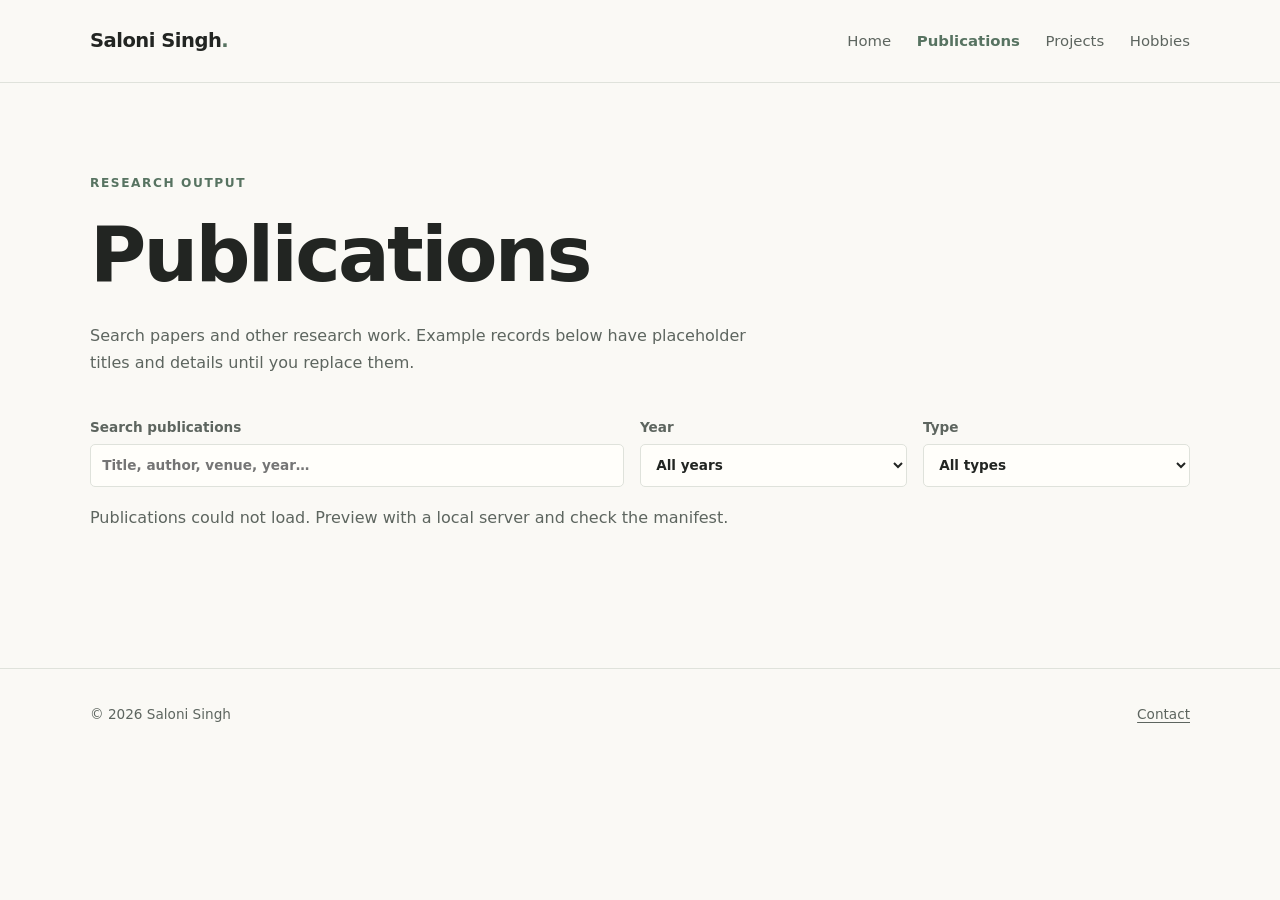
==== publications.html @ ac16c888 "Add files via upload" ====
<!doctype html>
<html lang="en"><head><meta charset="utf-8"><meta name="viewport" content="width=device-width, initial-scale=1"><meta name="description" content="Publications and research work by Saloni Singh."><title>Saloni Singh · Publications</title><link rel="stylesheet" href="styles.css"><script defer src="site.js"></script></head>
<body data-page="publications"><a class="skip-link" href="#main">Skip to content</a><header class="site-header"><div class="container header-inner"><a class="brand" href="index.html">Saloni Singh<span class="brand-dot">.</span></a><nav aria-label="Main navigation"><a href="index.html">Home</a><a aria-current="page" href="publications.html">Publications</a><a href="projects.html">Projects</a><a href="hobbies.html">Hobbies</a></nav></div></header>
<main id="main" class="container page-content"><p class="eyebrow">Research output</p><h1>Publications</h1><p class="page-intro">Search papers and other research work. Example records below have placeholder titles and details until you replace them.</p><div class="filter-bar"><label for="publication-search">Search publications<input id="publication-search" type="search" placeholder="Title, author, venue, year…" autocomplete="off"></label><label for="year-filter">Year<select id="year-filter"><option value="">All years</option></select></label><label for="type-filter">Type<select id="type-filter"><option value="">All types</option></select></label></div><p id="publication-count" class="result-count" role="status"></p><div id="publication-list" class="publication-list"><p class="muted">Loading publications…</p></div></main>
<footer class="site-footer"><div class="container footer-inner"><span>© <span class="current-year"></span> Saloni Singh</span><a href="index.html#contact">Contact</a></div></footer></body></html>
---- styles.css ----
:root{--bg:#faf9f5;--surface:#fffefa;--soft:#f1f2ec;--text:#222522;--muted:#5d655f;--accent:#577361;--line:#dfe2db;--radius:10px;--width:1100px}*{box-sizing:border-box}html{scroll-behavior:smooth}body{margin:0;background:var(--bg);color:var(--text);font:16px/1.65 system-ui,-apple-system,BlinkMacSystemFont,"Segoe UI",sans-serif}a{color:var(--accent);text-underline-offset:3px}a:hover{color:#334d3b}img{max-width:100%;display:block}h1,h2,h3,p{margin-top:0}h1,h2,h3{line-height:1.2;letter-spacing:-.035em}h1{font-size:clamp(2.7rem,6vw,4.8rem);font-weight:650;margin-bottom:1.4rem}h2{font-size:clamp(1.8rem,3vw,2.5rem);font-weight:630}h3{font-size:1.3rem;font-weight:630}code{font-size:.9em;background:var(--soft);padding:.1em .3em;border-radius:3px}.container{width:min(calc(100% - 3rem),var(--width));margin-inline:auto}.skip-link{position:absolute;top:-100px;left:1rem;background:var(--text);color:white;padding:.5rem 1rem;z-index:10}.skip-link:focus{top:1rem}.site-header{border-bottom:1px solid var(--line);background:var(--bg)}.header-inner{display:flex;align-items:center;justify-content:space-between;gap:2rem;min-height:82px}.brand{font-size:1.22rem;font-weight:700;letter-spacing:-.025em;text-decoration:none;color:var(--text);white-space:nowrap}.brand-dot{color:var(--accent)}nav{display:flex;flex-wrap:wrap;gap:clamp(.7rem,2vw,2rem)}nav a{color:var(--muted);font-size:.93rem;text-decoration:none}nav a:hover,nav a[aria-current="page"]{color:var(--accent)}nav a[aria-current="page"]{font-weight:700}.hero{display:grid;grid-template-columns:minmax(0,1.2fr) minmax(260px,.8fr);align-items:center;gap:clamp(2rem,6vw,6rem);padding-block:clamp(4rem,9vw,8rem)}.hero-copy{max-width:650px}.lead{font-size:clamp(1.15rem,2vw,1.35rem);line-height:1.6;color:var(--text)}.hero-copy>p:not(.eyebrow):not(.lead),.page-intro,.contact-block p{color:var(--muted)}.eyebrow{text-transform:uppercase;letter-spacing:.13em;font-size:.76rem;font-weight:700;color:var(--accent);margin-bottom:1rem}.portrait-wrap{max-width:390px;justify-self:end}.portrait{aspect-ratio:6/7;width:100%;object-fit:cover;border:1px solid var(--line);border-radius:var(--radius)}.portrait-caption{display:block;margin-top:.55rem;color:var(--muted);font-size:.8rem}.button-row,.text-links{display:flex;gap:.7rem;flex-wrap:wrap;margin-top:1.7rem}.text-links{gap:1.1rem;font-size:.92rem}.button{display:inline-block;padding:.65rem 1.15rem;border:1px solid var(--line);border-radius:5px;text-decoration:none;color:var(--text);font-weight:600;background:var(--surface)}.button.primary{background:var(--accent);border-color:var(--accent);color:#fff}.button:hover{border-color:var(--accent)}.button.primary:hover{background:#405a49;color:#fff}.section{padding-block:clamp(4rem,7vw,6rem)}.section-tinted{background:var(--soft);border-block:1px solid var(--line)}.section-heading{display:flex;justify-content:space-between;align-items:end;gap:1rem;margin-bottom:2rem}.section-heading h2{margin-bottom:0}.subtle-link{text-decoration:none;white-space:nowrap;font-weight:600}.card-grid{display:grid;grid-template-columns:repeat(3,minmax(0,1fr));gap:1.25rem}.project-card,.hobby-card,.publication-card{background:var(--surface);border:1px solid var(--line);border-radius:var(--radius);overflow:hidden}.project-image,.hobby-image{width:100%;aspect-ratio:16/10;object-fit:cover;background:#e8ebe5}.hobby-image{display:grid;place-items:center;color:var(--muted)}.card-body{padding:1.4rem}.card-body h2,.card-body h3{margin-bottom:.6rem}.card-body p{color:var(--muted)}.card-meta{font-size:.82rem;color:var(--accent);font-weight:650;margin-bottom:.6rem}.tags{display:flex;flex-wrap:wrap;gap:.4rem;margin:1rem 0}.tag{background:var(--soft);border:1px solid var(--line);border-radius:3px;padding:.18rem .5rem;color:var(--muted);font-size:.76rem}.card-links{display:flex;flex-wrap:wrap;gap:1rem;font-size:.9rem;font-weight:600}.project-details{border-top:1px solid var(--line);margin-top:1.2rem;padding-top:1rem;color:var(--muted)}.project-details summary{cursor:pointer;color:var(--accent);font-weight:600}.project-details p{margin:.7rem 0 0}.contact-block{display:grid;grid-template-columns:1fr 1fr;gap:3rem}.contact-links{display:flex;flex-wrap:wrap;align-content:center;gap:.75rem 1.4rem}.page-content{min-height:65vh;padding-block:clamp(3.5rem,7vw,6rem) 6rem}.page-intro{max-width:700px;margin-bottom:2.5rem}.page-content .card-grid{margin-top:2rem}.filter-bar{display:grid;grid-template-columns:minmax(200px,2fr) minmax(130px,1fr) minmax(130px,1fr);gap:1rem;margin-bottom:1.1rem}.filter-bar label{display:grid;gap:.35rem;color:var(--muted);font-size:.85rem;font-weight:600}.filter-bar input,.filter-bar select{height:43px;width:100%;padding:.5rem .7rem;background:var(--surface);border:1px solid var(--line);border-radius:5px;color:var(--text);font:inherit}.filter-bar input:focus,.filter-bar select:focus{outline:2px solid var(--accent);outline-offset:1px}.result-count{color:var(--muted);font-size:.9rem}.publication-list{display:grid;gap:1rem}.publication-card{padding:1.5rem}.publication-card h2{font-size:1.25rem;margin-bottom:.45rem;letter-spacing:-.02em}.publication-card p{margin-bottom:.5rem;color:var(--muted)}.publication-card .card-links{margin-top:1rem}.muted{color:var(--muted)}.site-footer{border-top:1px solid var(--line);color:var(--muted);font-size:.85rem}.footer-inner{min-height:90px;display:flex;justify-content:space-between;align-items:center;gap:1rem}.footer-inner a{color:var(--muted)}@media(max-width:760px){.header-inner{align-items:flex-start;flex-direction:column;gap:.5rem;padding-block:1rem}nav{gap:.9rem 1.2rem}.hero{grid-template-columns:1fr;padding-block:3.5rem}.portrait-wrap{justify-self:start;width:min(100%,340px)}.card-grid{grid-template-columns:repeat(2,minmax(0,1fr))}.contact-block{grid-template-columns:1fr;gap:1rem}.filter-bar{grid-template-columns:1fr 1fr}.filter-bar label:first-child{grid-column:1/-1}}@media(max-width:520px){.container{width:min(calc(100% - 2rem),var(--width))}.card-grid{grid-template-columns:1fr}.filter-bar{grid-template-columns:1fr}.filter-bar label:first-child{grid-column:auto}.section-heading{align-items:start;flex-direction:column}.footer-inner{align-items:start;flex-direction:column;justify-content:center;padding-block:1rem}}
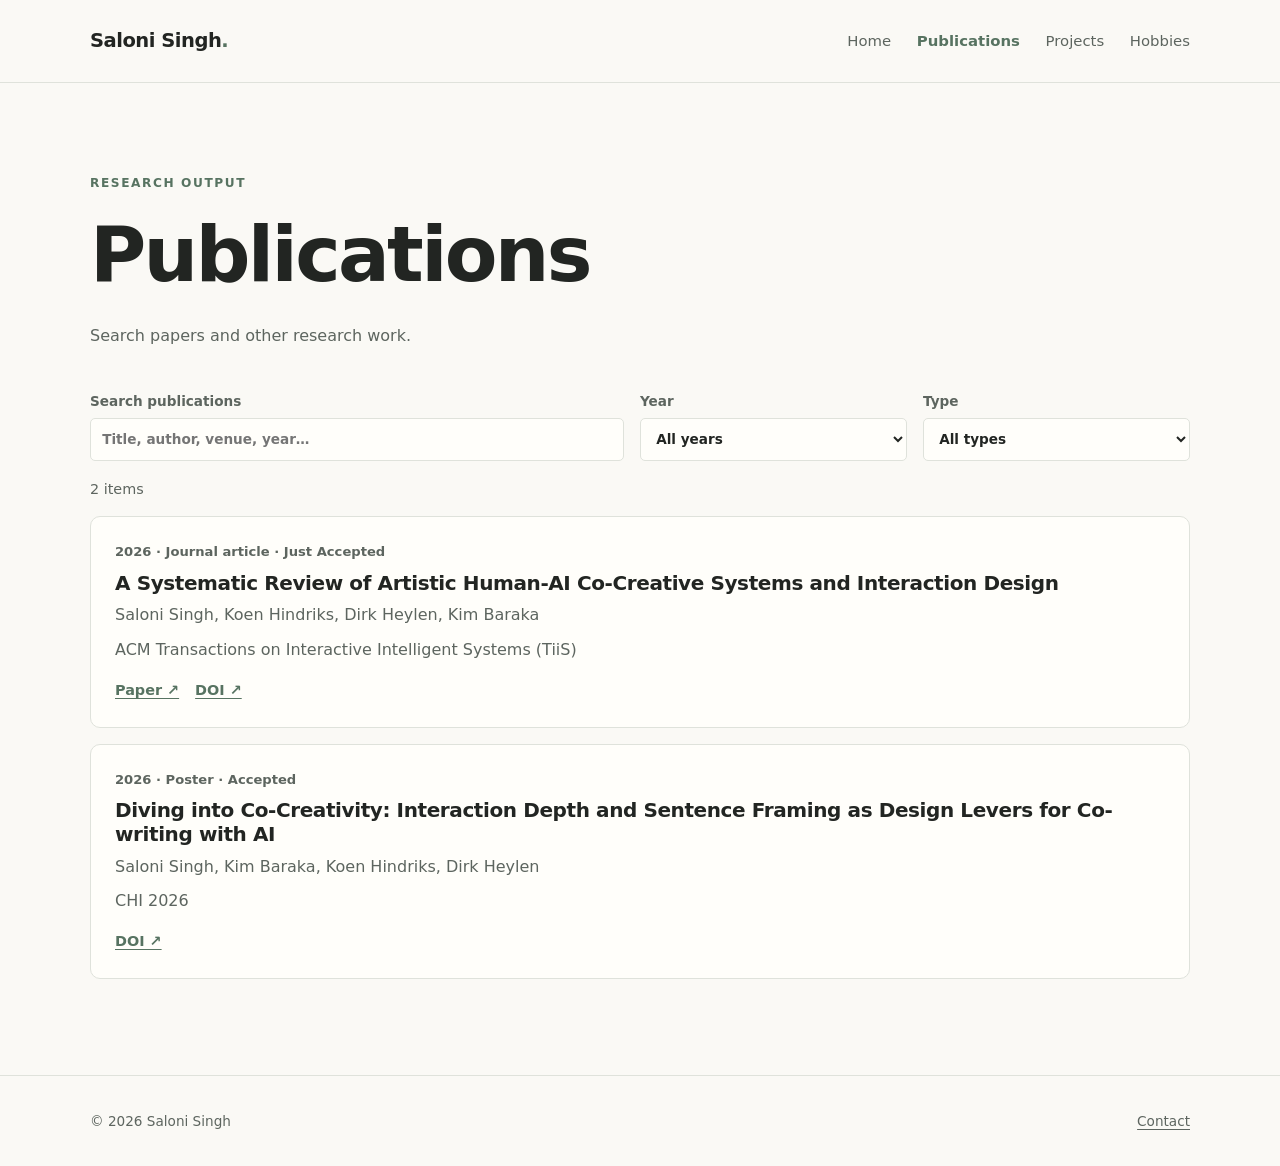
==== commit 5585991e: "publications added?" ====
--- a/publications.html
+++ b/publications.html
@@ -1,5 +1,5 @@
 <!doctype html>
 <html lang="en"><head><meta charset="utf-8"><meta name="viewport" content="width=device-width, initial-scale=1"><meta name="description" content="Publications and research work by Saloni Singh."><title>Saloni Singh · Publications</title><link rel="stylesheet" href="styles.css"><script defer src="site.js"></script></head>
 <body data-page="publications"><a class="skip-link" href="#main">Skip to content</a><header class="site-header"><div class="container header-inner"><a class="brand" href="index.html">Saloni Singh<span class="brand-dot">.</span></a><nav aria-label="Main navigation"><a href="index.html">Home</a><a aria-current="page" href="publications.html">Publications</a><a href="projects.html">Projects</a><a href="hobbies.html">Hobbies</a></nav></div></header>
-<main id="main" class="container page-content"><p class="eyebrow">Research output</p><h1>Publications</h1><p class="page-intro">Search papers and other research work. Example records below have placeholder titles and details until you replace them.</p><div class="filter-bar"><label for="publication-search">Search publications<input id="publication-search" type="search" placeholder="Title, author, venue, year…" autocomplete="off"></label><label for="year-filter">Year<select id="year-filter"><option value="">All years</option></select></label><label for="type-filter">Type<select id="type-filter"><option value="">All types</option></select></label></div><p id="publication-count" class="result-count" role="status"></p><div id="publication-list" class="publication-list"><p class="muted">Loading publications…</p></div></main>
+<main id="main" class="container page-content"><p class="eyebrow">Research output</p><h1>Publications</h1><p class="page-intro">Search papers and other research work.</p><div class="filter-bar"><label for="publication-search">Search publications<input id="publication-search" type="search" placeholder="Title, author, venue, year…" autocomplete="off"></label><label for="year-filter">Year<select id="year-filter"><option value="">All years</option></select></label><label for="type-filter">Type<select id="type-filter"><option value="">All types</option></select></label></div><p id="publication-count" class="result-count" role="status"></p><div id="publication-list" class="publication-list"><p class="muted">Loading publications…</p></div></main>
 <footer class="site-footer"><div class="container footer-inner"><span>© <span class="current-year"></span> Saloni Singh</span><a href="index.html#contact">Contact</a></div></footer></body></html>
